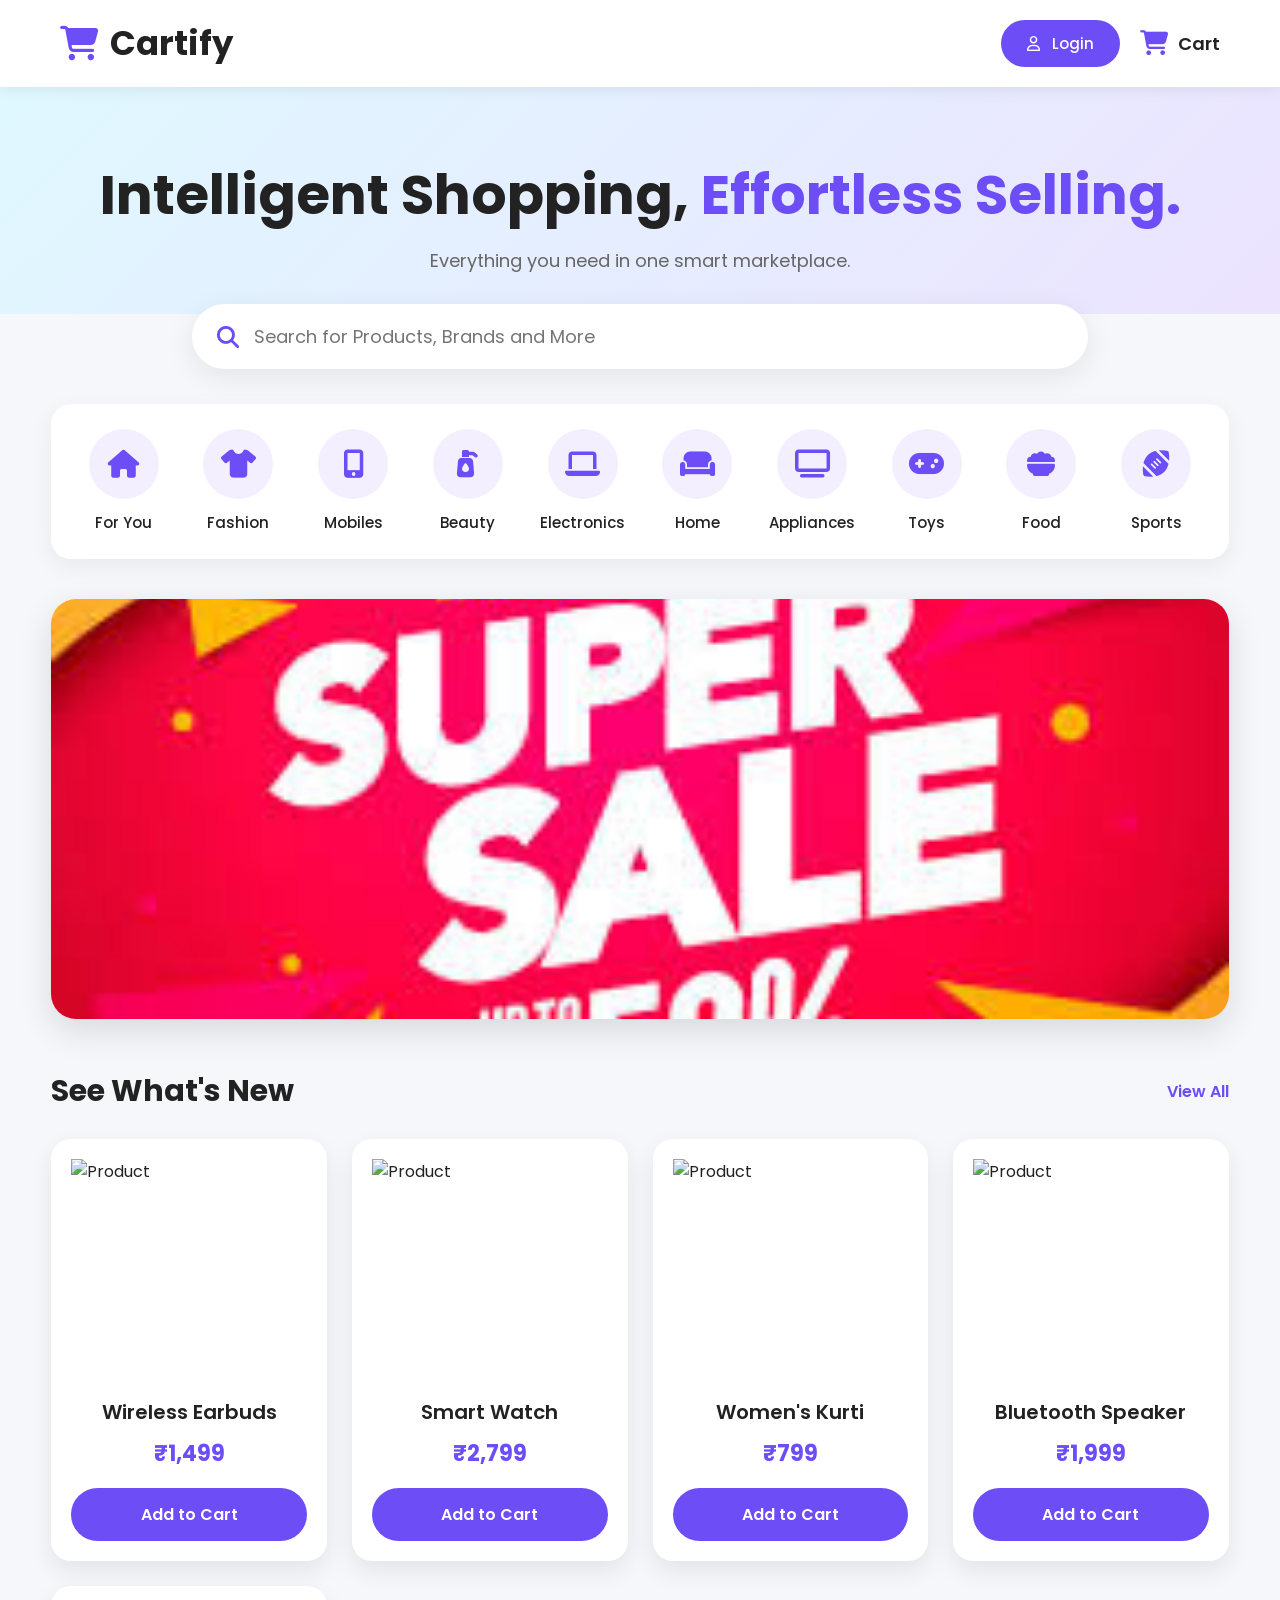
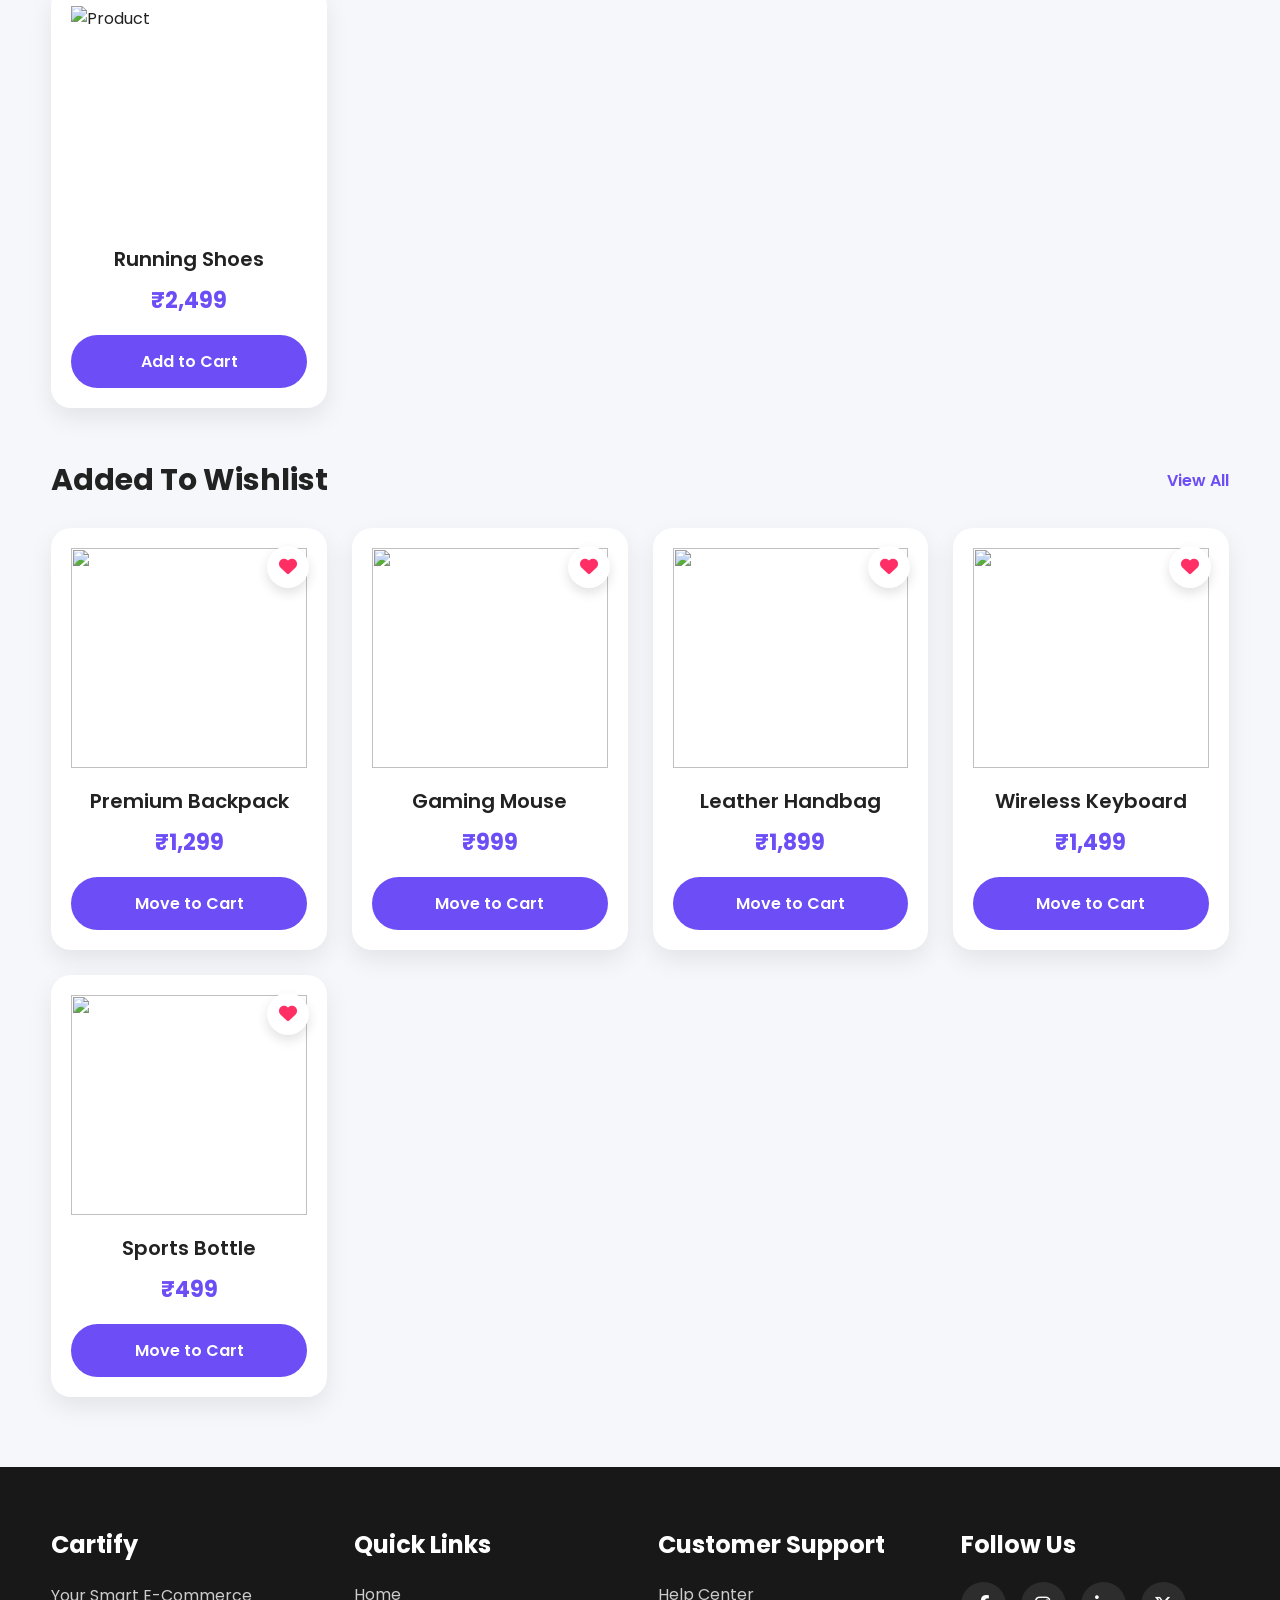
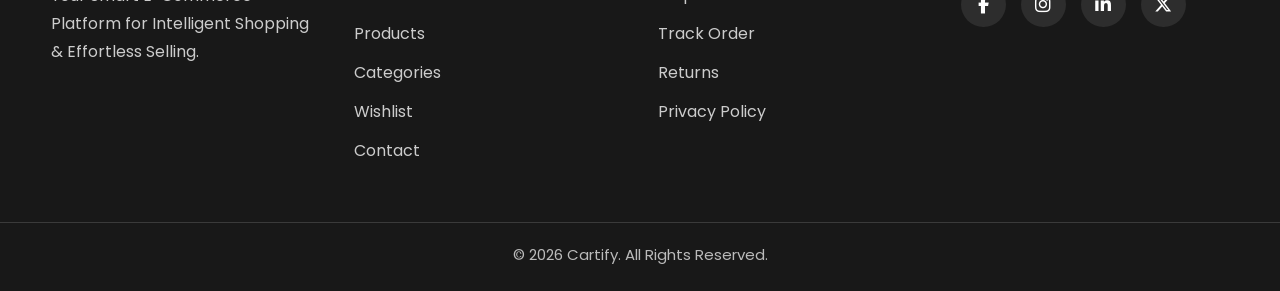
==== index/index.html @ a09cbaec "s" ====
<!DOCTYPE html>
<html lang="en">
<head>
<meta charset="UTF-8">
<meta http-equiv="X-UA-Compatible" content="IE=edge">
<meta name="viewport" content="width=device-width, initial-scale=1.0">
<title>Cartify | Smart E-Commerce Platform</title>
<link rel="stylesheet" href="style.css">
<link rel="preconnect" href="https://fonts.googleapis.com">
<link rel="preconnect" href="https://fonts.gstatic.com" crossorigin>
<link href="https://fonts.googleapis.com/css2?family=Poppins:wght@300;400;500;600;700;800&display=swap" rel="stylesheet">
<link rel="stylesheet"
href="https://cdnjs.cloudflare.com/ajax/libs/font-awesome/6.6.0/css/all.min.css">
</head>
<body>
<!--==========================
HEADER
===========================-->

<header>

<div class="logo">

<i class="fa-solid fa-cart-shopping"></i>

<h2>Cartify</h2>

</div>


<div class="header-right">

<button class="login-btn">

<i class="fa-regular fa-user"></i>

Login

</button>

<div class="cart">

<i class="fa-solid fa-cart-shopping"></i>

<span>Cart</span>

</div>

</div>

</header>



<!--==========================
HERO
===========================-->

<section class="hero">

<h1>

Intelligent Shopping,
<span>Effortless Selling.</span>

</h1>

<p>

Everything you need in one smart marketplace.

</p>

</section>



<!--==========================
SEARCH BAR
===========================-->

<div class="search-section">

<div class="search-box">

<i class="fa-solid fa-magnifying-glass"></i>

<input
type="text"
placeholder="Search for Products, Brands and More">

</div>

</div>



<!--==========================
CATEGORY SECTION
===========================-->

<section class="categories">

<div class="category">

<i class="fa-solid fa-house"></i>

<p>For You</p>

</div>

<div class="category">

<i class="fa-solid fa-shirt"></i>

<p>Fashion</p>

</div>

<div class="category">

<i class="fa-solid fa-mobile-screen-button"></i>

<p>Mobiles</p>

</div>

<div class="category">

<i class="fa-solid fa-pump-soap"></i>

<p>Beauty</p>

</div>

<div class="category">

<i class="fa-solid fa-laptop"></i>

<p>Electronics</p>

</div>

<div class="category">

<i class="fa-solid fa-couch"></i>

<p>Home</p>

</div>

<div class="category">

<i class="fa-solid fa-tv"></i>

<p>Appliances</p>

</div>

<div class="category">

<i class="fa-solid fa-gamepad"></i>

<p>Toys</p>

</div>

<div class="category">

<i class="fa-solid fa-bowl-food"></i>

<p>Food</p>

</div>

<div class="category">

<i class="fa-solid fa-football"></i>

<p>Sports</p>

</div>

</section>



<!--==========================
TRENDING SALES
===========================-->

<section class="banner-section">

<div class="slider">

<div class="slide active">

<img src="sale1.jpg">

</div>

<div class="slide">

<img src="sale2.jpg">

</div>

<div class="slide">

<img src="sale3.jpg">

</div>

</div>

</section>
<!--==========================
SEE WHAT'S NEW
===========================-->

<section class="products">

<div class="section-title">

<h2>See What's New</h2>

<a href="#">View All</a>

</div>

<div class="product-grid">

<div class="product-card">

<div class="product-image">

<img src="images/product1.png" alt="Product">

</div>

<div class="product-details">

<h3>Wireless Earbuds</h3>

<p class="price">₹1,499</p>

<button>Add to Cart</button>

</div>

</div>

<div class="product-card">

<div class="product-image">

<img src="images/product2.png" alt="Product">

</div>

<div class="product-details">

<h3>Smart Watch</h3>

<p class="price">₹2,799</p>

<button>Add to Cart</button>

</div>

</div>

<div class="product-card">

<div class="product-image">

<img src="images/product3.png" alt="Product">

</div>

<div class="product-details">

<h3>Women's Kurti</h3>

<p class="price">₹799</p>

<button>Add to Cart</button>

</div>

</div>

<div class="product-card">

<div class="product-image">

<img src="images/product4.png" alt="Product">

</div>

<div class="product-details">

<h3>Bluetooth Speaker</h3>

<p class="price">₹1,999</p>

<button>Add to Cart</button>

</div>

</div>

<div class="product-card">

<div class="product-image">

<img src="images/product5.png" alt="Product">

</div>

<div class="product-details">

<h3>Running Shoes</h3>

<p class="price">₹2,499</p>

<button>Add to Cart</button>

</div>

</div>

</div>

</section>



<!--==========================
ADDED TO WISHLIST
===========================-->

<section class="products">

<div class="section-title">

<h2>Added To Wishlist</h2>

<a href="#">View All</a>

</div>

<div class="product-grid">

<div class="product-card">

<div class="wishlist">

<i class="fa-solid fa-heart"></i>

</div>

<div class="product-image">

<img src="images/wishlist1.png">

</div>

<div class="product-details">

<h3>Premium Backpack</h3>

<p class="price">₹1,299</p>

<button>Move to Cart</button>

</div>

</div>

<div class="product-card">

<div class="wishlist">

<i class="fa-solid fa-heart"></i>

</div>

<div class="product-image">

<img src="images/wishlist2.png">

</div>

<div class="product-details">

<h3>Gaming Mouse</h3>

<p class="price">₹999</p>

<button>Move to Cart</button>

</div>

</div>

<div class="product-card">

<div class="wishlist">

<i class="fa-solid fa-heart"></i>

</div>

<div class="product-image">

<img src="images/wishlist3.png">

</div>

<div class="product-details">

<h3>Leather Handbag</h3>

<p class="price">₹1,899</p>

<button>Move to Cart</button>

</div>

</div>

<div class="product-card">

<div class="wishlist">

<i class="fa-solid fa-heart"></i>

</div>

<div class="product-image">

<img src="images/wishlist4.png">

</div>

<div class="product-details">

<h3>Wireless Keyboard</h3>

<p class="price">₹1,499</p>

<button>Move to Cart</button>

</div>

</div>

<div class="product-card">

<div class="wishlist">

<i class="fa-solid fa-heart"></i>

</div>

<div class="product-image">

<img src="images/wishlist5.png">

</div>

<div class="product-details">

<h3>Sports Bottle</h3>

<p class="price">₹499</p>

<button>Move to Cart</button>

</div>

</div>

</div>

</section>



<!--==========================
FOOTER
===========================-->

<footer>

<div class="footer-container">

<div class="footer-box">

<h3>Cartify</h3>

<p>

Your Smart E-Commerce Platform for
Intelligent Shopping &
Effortless Selling.

</p>

</div>

<div class="footer-box">

<h3>Quick Links</h3>

<ul>

<li><a href="#">Home</a></li>

<li><a href="#">Products</a></li>

<li><a href="#">Categories</a></li>

<li><a href="#">Wishlist</a></li>

<li><a href="#">Contact</a></li>

</ul>

</div>

<div class="footer-box">

<h3>Customer Support</h3>

<ul>

<li><a href="#">Help Center</a></li>

<li><a href="#">Track Order</a></li>

<li><a href="#">Returns</a></li>

<li><a href="#">Privacy Policy</a></li>

</ul>

</div>

<div class="footer-box">

<h3>Follow Us</h3>

<div class="social-icons">

<a href="#"><i class="fa-brands fa-facebook-f"></i></a>

<a href="#"><i class="fa-brands fa-instagram"></i></a>

<a href="#"><i class="fa-brands fa-linkedin-in"></i></a>

<a href="#"><i class="fa-brands fa-x-twitter"></i></a>

</div>

</div>

</div>

<div class="copyright">

<p>

© 2026 Cartify. All Rights Reserved.

</p>

</div>

</footer>



<script src="script.js"></script>

</body>
</html>
---- index/style.css ----
/*==============================
GOOGLE FONT
==============================*/

@import url('https://fonts.googleapis.com/css2?family=Poppins:wght@300;400;500;600;700;800&display=swap');

*{
margin:0;
padding:0;
box-sizing:border-box;
font-family:'Poppins',sans-serif;
}

body{
background:#f5f7fb;
overflow-x:hidden;
color:#222;
}

a{
text-decoration:none;
color:inherit;
}

img{
width:100%;
display:block;
}

button{
cursor:pointer;
border:none;
outline:none;
font-family:'Poppins',sans-serif;
}

/*==============================
HEADER
==============================*/

header{
width:100%;
background:#ffffff;
padding:18px 60px;
display:flex;
justify-content:space-between;
align-items:center;
position:sticky;
top:0;
z-index:1000;
box-shadow:0 2px 15px rgba(0,0,0,.08);
}

.logo{
display:flex;
align-items:center;
gap:12px;
}

.logo i{
font-size:34px;
color:#6c4df6;
}

.logo h2{
font-size:34px;
font-weight:700;
color:#222;
}

.header-right{
display:flex;
align-items:center;
gap:20px;
}

.login-btn{
padding:12px 26px;
background:#6c4df6;
color:#fff;
border-radius:30px;
font-size:15px;
font-weight:500;
transition:.3s;
}

.login-btn:hover{
background:#5235df;
}

.login-btn i{
margin-right:8px;
}

.cart{
display:flex;
align-items:center;
gap:10px;
font-size:18px;
font-weight:600;
cursor:pointer;
}

.cart i{
font-size:25px;
color:#6c4df6;
}

/*==============================
HERO
==============================*/

.hero{

width:100%;

padding:70px 20px 40px;

background:linear-gradient(135deg,#dff8ff,#ece3ff);

text-align:center;

}

.hero h1{

font-size:55px;

font-weight:700;

color:#222;

line-height:75px;

}

.hero span{

color:#6c4df6;

}

.hero p{

margin-top:15px;

font-size:18px;

color:#666;

}

/*==============================
SEARCH
==============================*/

.search-section{

display:flex;

justify-content:center;

margin-top:-10px;

margin-bottom:35px;

}

.search-box{

width:70%;

height:65px;

background:#fff;

display:flex;

align-items:center;

padding:0 25px;

border-radius:50px;

box-shadow:0 8px 30px rgba(0,0,0,.08);

}

.search-box i{

font-size:22px;

color:#6c4df6;

margin-right:15px;

}

.search-box input{

width:100%;

border:none;

outline:none;

font-size:18px;

background:transparent;

}

/*==============================
CATEGORY
==============================*/

.categories{

width:92%;

margin:auto;

background:#fff;

padding:25px;

border-radius:20px;

display:flex;

justify-content:space-between;

flex-wrap:wrap;

box-shadow:0 8px 25px rgba(0,0,0,.06);

}

.category{

width:95px;

text-align:center;

cursor:pointer;

transition:.3s;

}

.category:hover{

transform:translateY(-8px);

}

.category i{

width:70px;

height:70px;

background:#f3efff;

border-radius:50%;

display:flex;

justify-content:center;

align-items:center;

font-size:28px;

color:#6c4df6;

margin:auto;

transition:.3s;

}

.category:hover i{

background:#6c4df6;

color:#fff;

}

.category p{

margin-top:12px;

font-size:15px;

font-weight:500;

}

/*==============================
TRENDING SALES
==============================*/

.banner-section{

width:92%;

margin:40px auto;

}

.slider{

position:relative;

width:100%;

height:420px;

border-radius:25px;

overflow:hidden;

box-shadow:0 12px 35px rgba(0,0,0,.12);

}

.slide{

position:absolute;

width:100%;

height:100%;

opacity:0;

transition:1s;

}

.slide.active{

opacity:1;

}

.slide img{

width:100%;

height:100%;

object-fit:cover;

}

/*==============================
SECTION TITLE
==============================*/

.products{
width:92%;
margin:50px auto;
}

.section-title{
display:flex;
justify-content:space-between;
align-items:center;
margin-bottom:25px;
}

.section-title h2{
font-size:30px;
font-weight:700;
color:#222;
}

.section-title a{
color:#6c4df6;
font-weight:600;
transition:.3s;
}

.section-title a:hover{
color:#4d2ee0;
}

/*==============================
PRODUCT GRID
==============================*/

.product-grid{
display:grid;
grid-template-columns:repeat(auto-fit,minmax(240px,1fr));
gap:25px;
}

.product-card{
background:#fff;
border-radius:20px;
padding:20px;
position:relative;
overflow:hidden;
box-shadow:0 10px 25px rgba(0,0,0,.08);
transition:.35s;
}

.product-card:hover{
transform:translateY(-12px);
box-shadow:0 18px 35px rgba(0,0,0,.15);
}

.product-image{
height:220px;
display:flex;
justify-content:center;
align-items:center;
overflow:hidden;
}

.product-image img{
width:100%;
height:100%;
object-fit:contain;
transition:.4s;
}

.product-card:hover img{
transform:scale(1.08);
}

.product-details{
text-align:center;
margin-top:18px;
}

.product-details h3{
font-size:20px;
font-weight:600;
margin-bottom:10px;
}

.price{
font-size:22px;
font-weight:700;
color:#6c4df6;
margin-bottom:18px;
}

.product-details button{
width:100%;
padding:14px;
border-radius:30px;
background:#6c4df6;
color:#fff;
font-size:16px;
font-weight:600;
transition:.3s;
}

.product-details button:hover{
background:#4f31df;
}

/*==============================
WISHLIST
==============================*/

.wishlist{
position:absolute;
top:18px;
right:18px;
width:42px;
height:42px;
background:#fff;
border-radius:50%;
display:flex;
justify-content:center;
align-items:center;
box-shadow:0 5px 12px rgba(0,0,0,.12);
}

.wishlist i{
color:#ff2f66;
font-size:18px;
}

/*==============================
BUTTON ANIMATION
==============================*/

button{
transition:.3s ease;
}

button:hover{
transform:scale(1.05);
}

button:active{
transform:scale(.96);
}

/*==============================
FOOTER
==============================*/

footer{
background:#181818;
color:#fff;
margin-top:70px;
padding:60px 0 25px;
}

.footer-container{
width:92%;
margin:auto;
display:grid;
grid-template-columns:repeat(auto-fit,minmax(220px,1fr));
gap:35px;
}

.footer-box h3{
margin-bottom:20px;
font-size:24px;
}

.footer-box p{
line-height:28px;
color:#cccccc;
}

.footer-box ul{
list-style:none;
}

.footer-box ul li{
margin-bottom:14px;
}

.footer-box ul li a{
color:#cccccc;
transition:.3s;
}

.footer-box ul li a:hover{
color:#ffffff;
padding-left:6px;
}

.social-icons{
display:flex;
gap:15px;
margin-top:20px;
}

.social-icons a{
width:45px;
height:45px;
background:#2d2d2d;
border-radius:50%;
display:flex;
justify-content:center;
align-items:center;
transition:.3s;
}

.social-icons a:hover{
background:#6c4df6;
transform:translateY(-5px);
}

.social-icons i{
font-size:18px;
color:#fff;
}

.copyright{
margin-top:45px;
padding-top:20px;
border-top:1px solid rgba(255,255,255,.15);
text-align:center;
font-size:15px;
color:#bbbbbb;
}

/*==============================
SCROLLBAR
==============================*/

::-webkit-scrollbar{
width:10px;
}

::-webkit-scrollbar-thumb{
background:#6c4df6;
border-radius:20px;
}

::-webkit-scrollbar-track{
background:#ececec;
}

/*==============================
RESPONSIVE
==============================*/

@media(max-width:1100px){

header{
padding:18px 30px;
}

.hero h1{
font-size:42px;
line-height:58px;
}

.search-box{
width:90%;
}

.categories{
justify-content:center;
gap:25px;
}

.slider{
height:320px;
}

}

@media(max-width:768px){

header{
flex-direction:column;
gap:20px;
}

.logo h2{
font-size:28px;
}

.hero{
padding:50px 20px;
}

.hero h1{
font-size:34px;
line-height:48px;
}

.hero p{
font-size:16px;
}

.search-box{
height:55px;
}

.search-box input{
font-size:15px;
}

.section-title{
flex-direction:column;
gap:10px;
}

.section-title h2{
font-size:24px;
}

.slider{
height:240px;
}

.product-image{
height:170px;
}

.footer-container{
text-align:center;
}

.social-icons{
justify-content:center;
}

}

@media(max-width:480px){

.hero h1{
font-size:28px;
line-height:40px;
}

.logo h2{
font-size:24px;
}

.category{
width:80px;
}

.category i{
width:60px;
height:60px;
font-size:24px;
}

.product-grid{
grid-template-columns:1fr;
}

.slider{
height:180px;
}

}
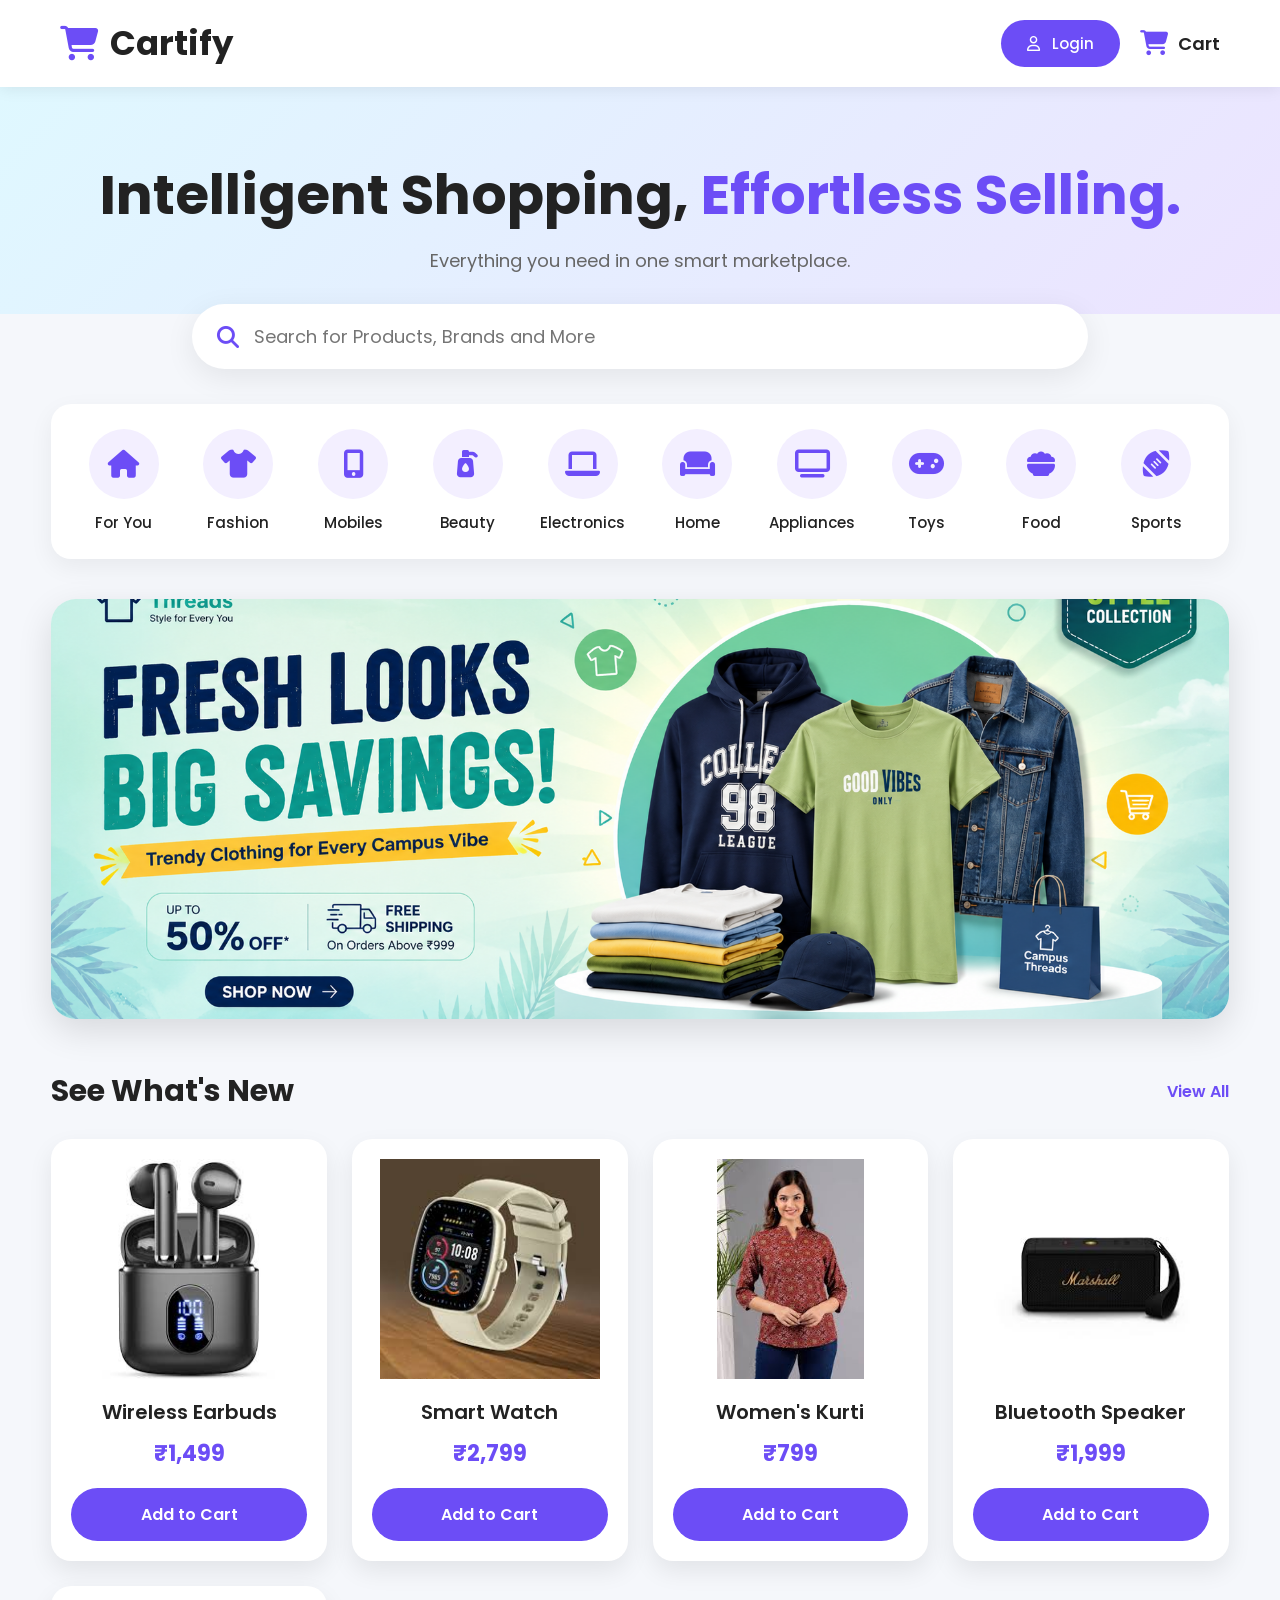
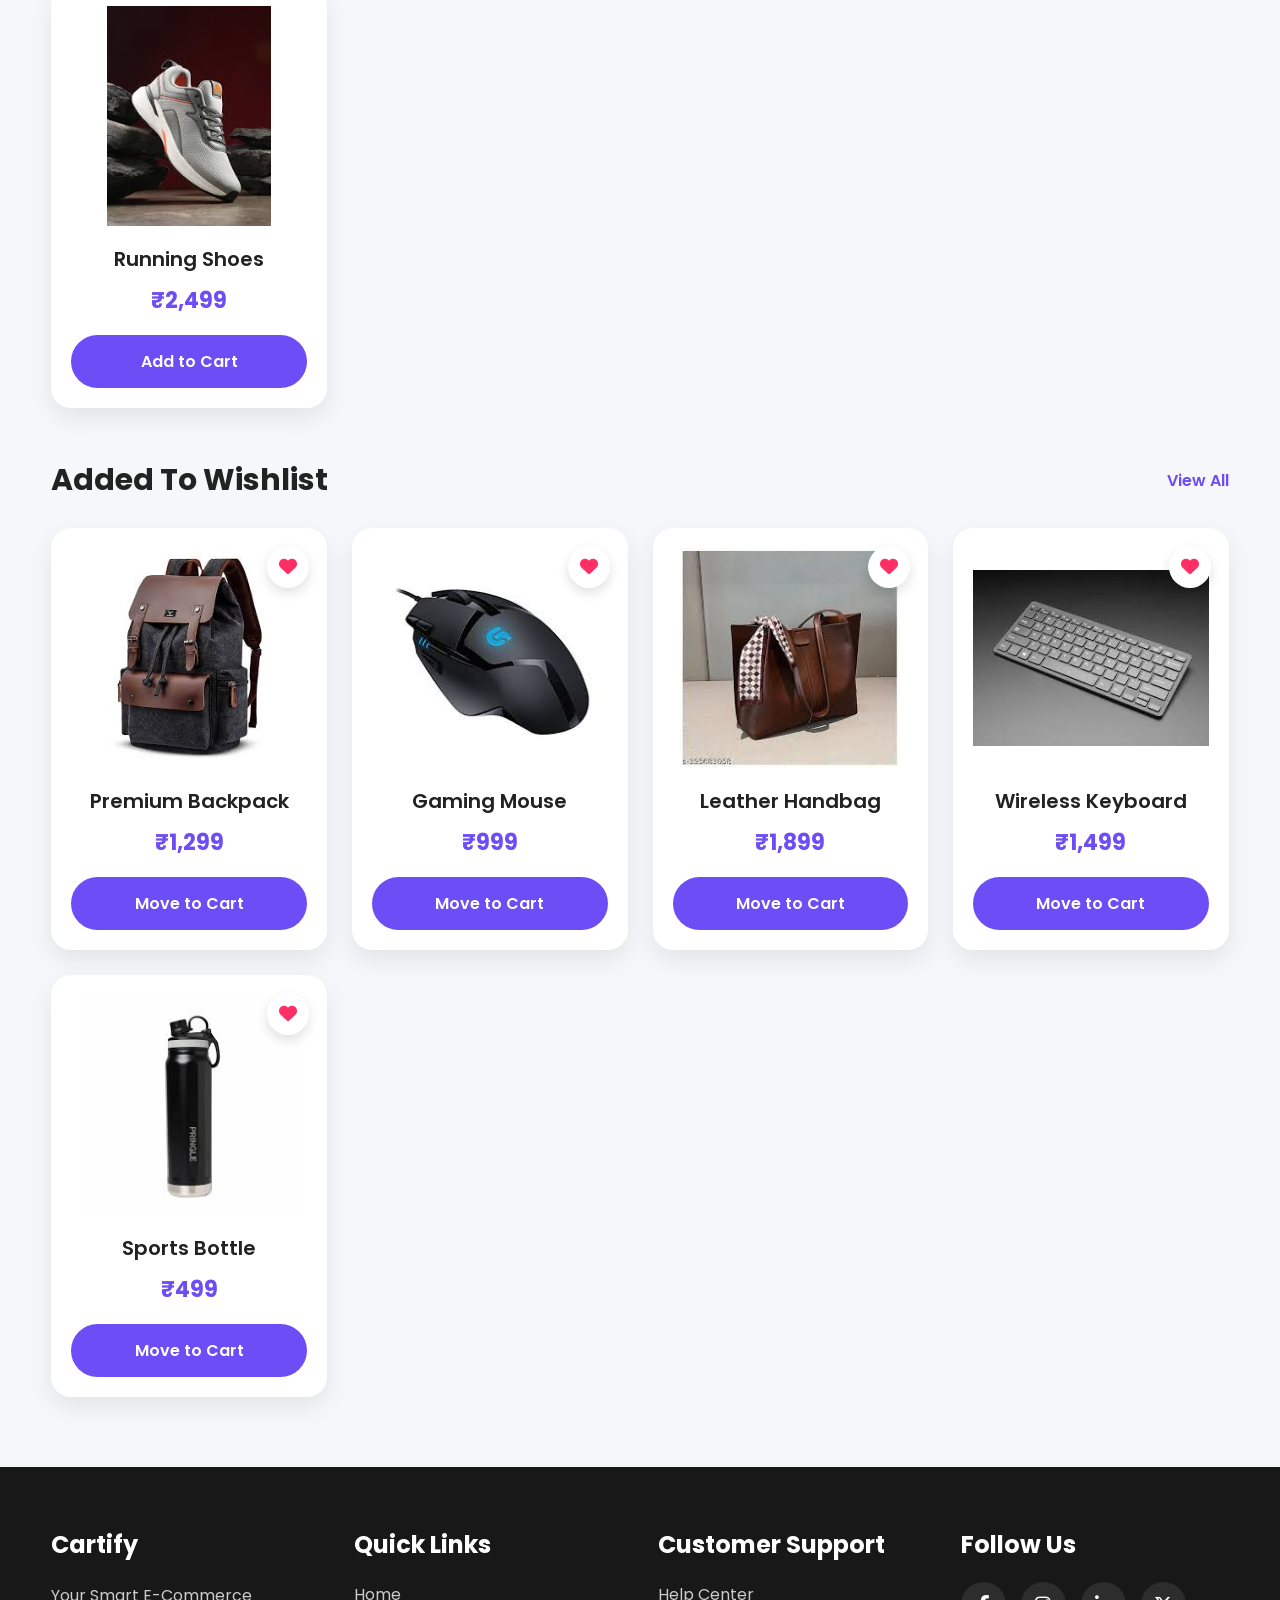
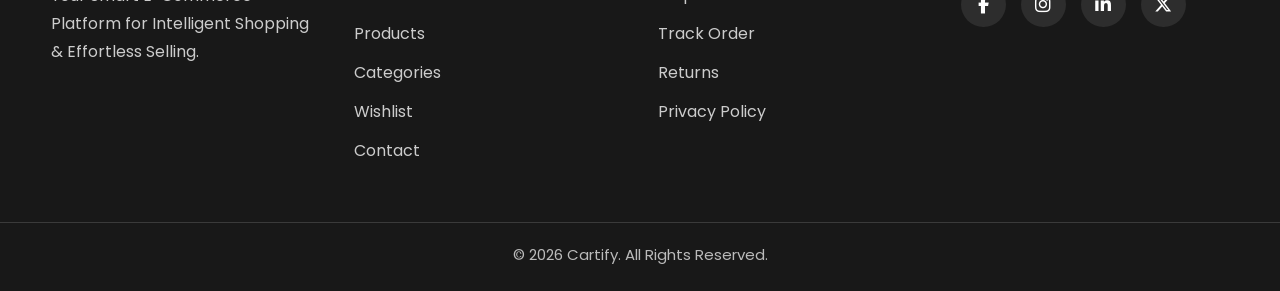
==== commit c5be5e23: "s" ====
--- a/index/index.html
+++ b/index/index.html
@@ -195,19 +195,18 @@
 
 <div class="slide active">
 
-<img src="sale1.jpg">
+<img src="sale5.png">
 
 </div>
 
 <div class="slide">
 
-<img src="sale2.jpg">
-
+<img src="sale9.png">
 </div>
 
 <div class="slide">
 
-<img src="sale3.jpg">
+<img src="sale7.png">
 
 </div>
 
@@ -234,7 +233,7 @@
 
 <div class="product-image">
 
-<img src="images/product1.png" alt="Product">
+<img src="earbuds.jpg" alt="Product">
 
 </div>
 
@@ -254,7 +253,7 @@
 
 <div class="product-image">
 
-<img src="images/product2.png" alt="Product">
+<img src="smartwatch.jpg" alt="Product">
 
 </div>
 
@@ -274,7 +273,7 @@
 
 <div class="product-image">
 
-<img src="images/product3.png" alt="Product">
+<img src="women_kurti.jpg" alt="Product">
 
 </div>
 
@@ -294,7 +293,7 @@
 
 <div class="product-image">
 
-<img src="images/product4.png" alt="Product">
+<img src="speaker.jpg" alt="Product">
 
 </div>
 
@@ -314,7 +313,7 @@
 
 <div class="product-image">
 
-<img src="images/product5.png" alt="Product">
+<img src="running_shoes.jpg" alt="Product">
 
 </div>
 
@@ -362,7 +361,7 @@
 
 <div class="product-image">
 
-<img src="images/wishlist1.png">
+<img src="backpack2.jpg">
 
 </div>
 
@@ -388,7 +387,7 @@
 
 <div class="product-image">
 
-<img src="images/wishlist2.png">
+<img src="gamming_mouse.jpg">
 
 </div>
 
@@ -414,7 +413,7 @@
 
 <div class="product-image">
 
-<img src="images/wishlist3.png">
+<img src="leather_backpack.jpg">
 
 </div>
 
@@ -440,7 +439,7 @@
 
 <div class="product-image">
 
-<img src="images/wishlist4.png">
+<img src="keyboard.jpg" alt="Product">
 
 </div>
 
@@ -466,7 +465,7 @@
 
 <div class="product-image">
 
-<img src="images/wishlist5.png">
+<img src="sports_bottle.jpg">
 
 </div>
 
